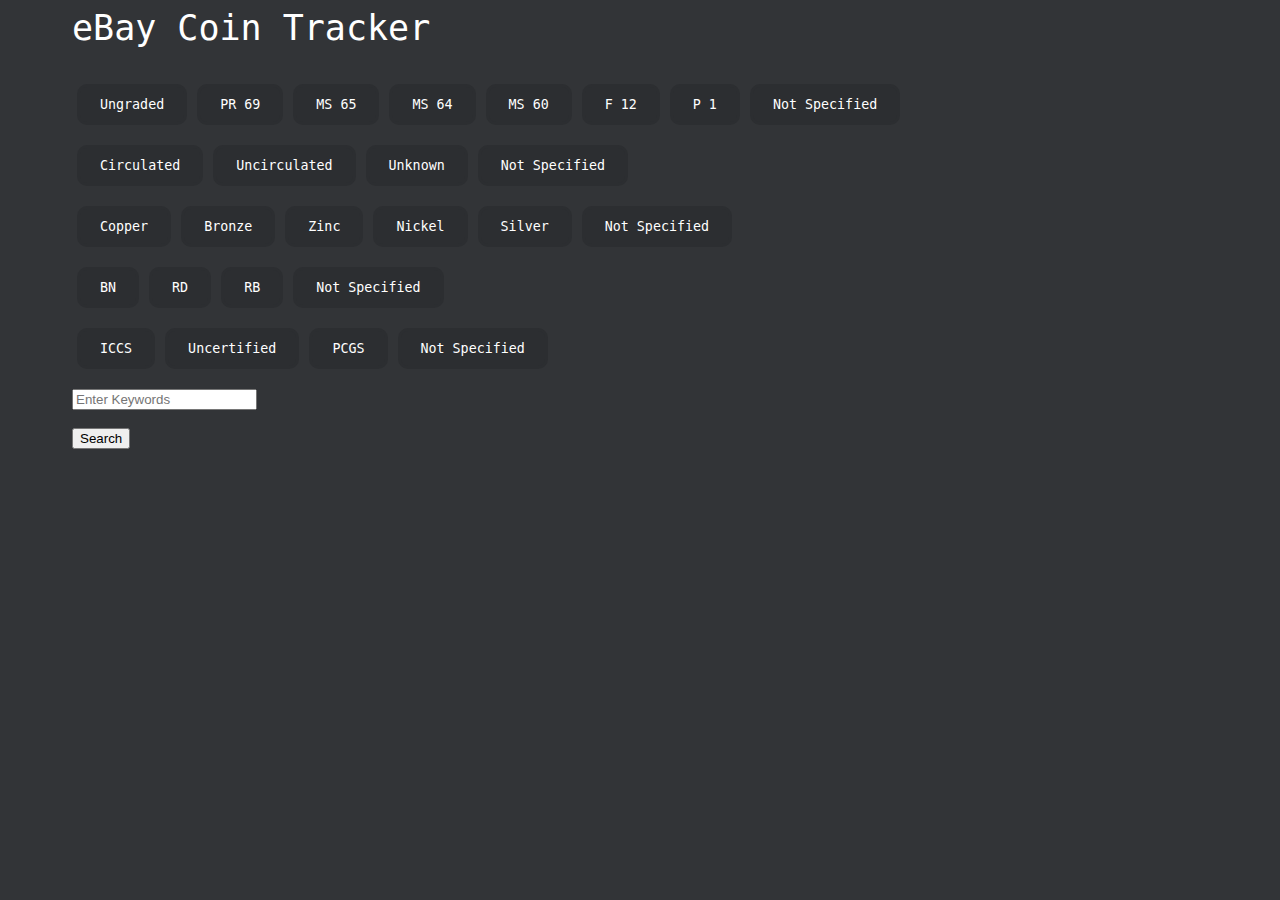
==== flaskr/templates/mainpage.html @ a0e4336b "Added styling to parameter buttons" ====
<!DOCTYPE html>
<html lang="en">
<head>
    <meta charset="UTF-8">
    <meta name="viewport" content="width=device-width, initial-scale=1.0">
    <link rel="stylesheet" href="/flaskr/static/styles/mainpage.css">
</head>
<body>
    <script>
        async function printResponse() {
            event.preventDefault();
            
            const form = document.getElementById("search")
            const formData = new FormData(form)

            const aspect = collectParameters();
            formData.append("parameters", aspect)

            let response = await fetch(form.action, {
                method: 'POST',
                body: formData
            });

            let json;
            if (response.ok) {
                json = await response.json();
            } else {
                alert("HTTP-Error: " + response.status)
                return
            }
            json.findItemsAdvancedResponse[0].searchResult[0].item.forEach((coin) => {
                let p = document.createElement('p');
                p.innerText = coin.title
                document.body.appendChild(p)
            });
            form.reset();
        }

        function toggleButton(clickedButton) {
            if (clickedButton.classList.contains('selected')) {
                clickedButton.className = 'button'
            } else {
                clickedButton.className = 'selected'
            }
        }

        function collectParameters() {
            const buttons = document.querySelectorAll('.properties button');
            let parameters = ""

            let i = 0
            buttons.forEach((button) => {
                if (button.classList.contains('selected')) {
                    let parameterName = capitalizeFirstLetter(button.parentElement.className)
                    parameters += `&aspectFilter(${i}).aspectName=${parameterName}aspectFilter(${i}).aspectValueName=${button.innerHTML}`
                    i++;
                }
            }); 
            return parameters           
        }

        function capitalizeFirstLetter(string) {
            return string.charAt(0).toUpperCase() + string.slice(1);
        }
    </script>
    <nav>
        <p>eBay Coin Tracker</p>
    </nav>
    <main>
        <div class="properties">
            <div class="grade">
                <button class="button" onclick="toggleButton(this)">Ungraded</button>
                <button class="button" onclick="toggleButton(this)">PR 69</button>
                <button class="button" onclick="toggleButton(this)">MS 65</button>
                <button class="button" onclick="toggleButton(this)">MS 64</button>
                <button class="button" onclick="toggleButton(this)">MS 60</button>
                <button class="button" onclick="toggleButton(this)">F 12</button>
                <button class="button" onclick="toggleButton(this)">P 1</button>
                <button class="button" onclick="toggleButton(this)">Not Specified</button>
            </div>
            <div class="circulation">
                <button class="button" onclick="toggleButton(this)">Circulated</button>
                <button class="button" onclick="toggleButton(this)">Uncirculated</button>
                <button class="button" onclick="toggleButton(this)">Unknown</button>
                <button class="button" onclick="toggleButton(this)">Not Specified</button>
            </div>
            <div class="composition">
                <button class="button" onclick="toggleButton(this)">Copper</button>
                <button class="button" onclick="toggleButton(this)">Bronze</button>
                <button class="button" onclick="toggleButton(this)">Zinc</button>
                <button class="button" onclick="toggleButton(this)">Nickel</button>
                <button class="button" onclick="toggleButton(this)">Silver</button>
                <button class="button" onclick="toggleButton(this)">Not Specified</button>
            </div>
            <div class="color">
                <button class="button" onclick="toggleButton(this)">BN</button>
                <button class="button" onclick="toggleButton(this)">RD</button>
                <button class="button" onclick="toggleButton(this)">RB</button>
                <button class="button" onclick="toggleButton(this)">Not Specified</button>
            </div>
            <div class="certification">
                <button class="button" onclick="toggleButton(this)">ICCS</button>
                <button class="button" onclick="toggleButton(this)">Uncertified</button>
                <button class="button" onclick="toggleButton(this)">PCGS</button>
                <button class="button" onclick="toggleButton(this)">Not Specified</button>
            </div>
        </div>
        <form action="/submit" method="POST" id="search">
            <input type="text" id="keywords" name="keywords" placeholder="Enter Keywords"><br><br>
            <button type="submit" name="Search" onclick="printResponse(event)">Search</button>
        </form>        
    </main>
</body>
</html>
---- flaskr/static/styles/mainpage.css ----
body {
    background-color: #323437;
    padding-left: 5%;
    padding: right;
}
nav {   
    z-index: 0;
    top: 0;
    left: 0;
   
}
nav p {
    color: white;
    font-size: 35px;
    font-family: monospace;

    margin: 0;
}
main {
    padding-top: 3%;
}

.properties {
    display: flex;
    flex-direction: column;
}
.properties > div {
    display: flex;
    flex-direction: row;
    margin-bottom: 20px;
}
.button {
    background-color: #2c2e31;
    color: #fff;
    font-family: monospace;
    font-weight: 400px;

    border: solid #2c2e31;
    border-radius: 10px;

    cursor: pointer;
    transition: background-color 0.3s, border-color 0.3s;
    margin: 0 5px; /* Spacing between buttons */
    padding: 10px 20px;
}
.selected {
    background-color: #e2b714;
    color: #2c2e31;
    font-family: monospace;
    font-weight: 400px;

    border: solid #2c2e31;
    border-radius:10px;

    cursor: pointer;
    transition: background-color 0.3s, border-color 0.3s;
    margin: 0 5px;
    padding: 10px 20px;
}
.button:hover {
    background-color: #e0e0e0;
    color: #2c2e31;
}
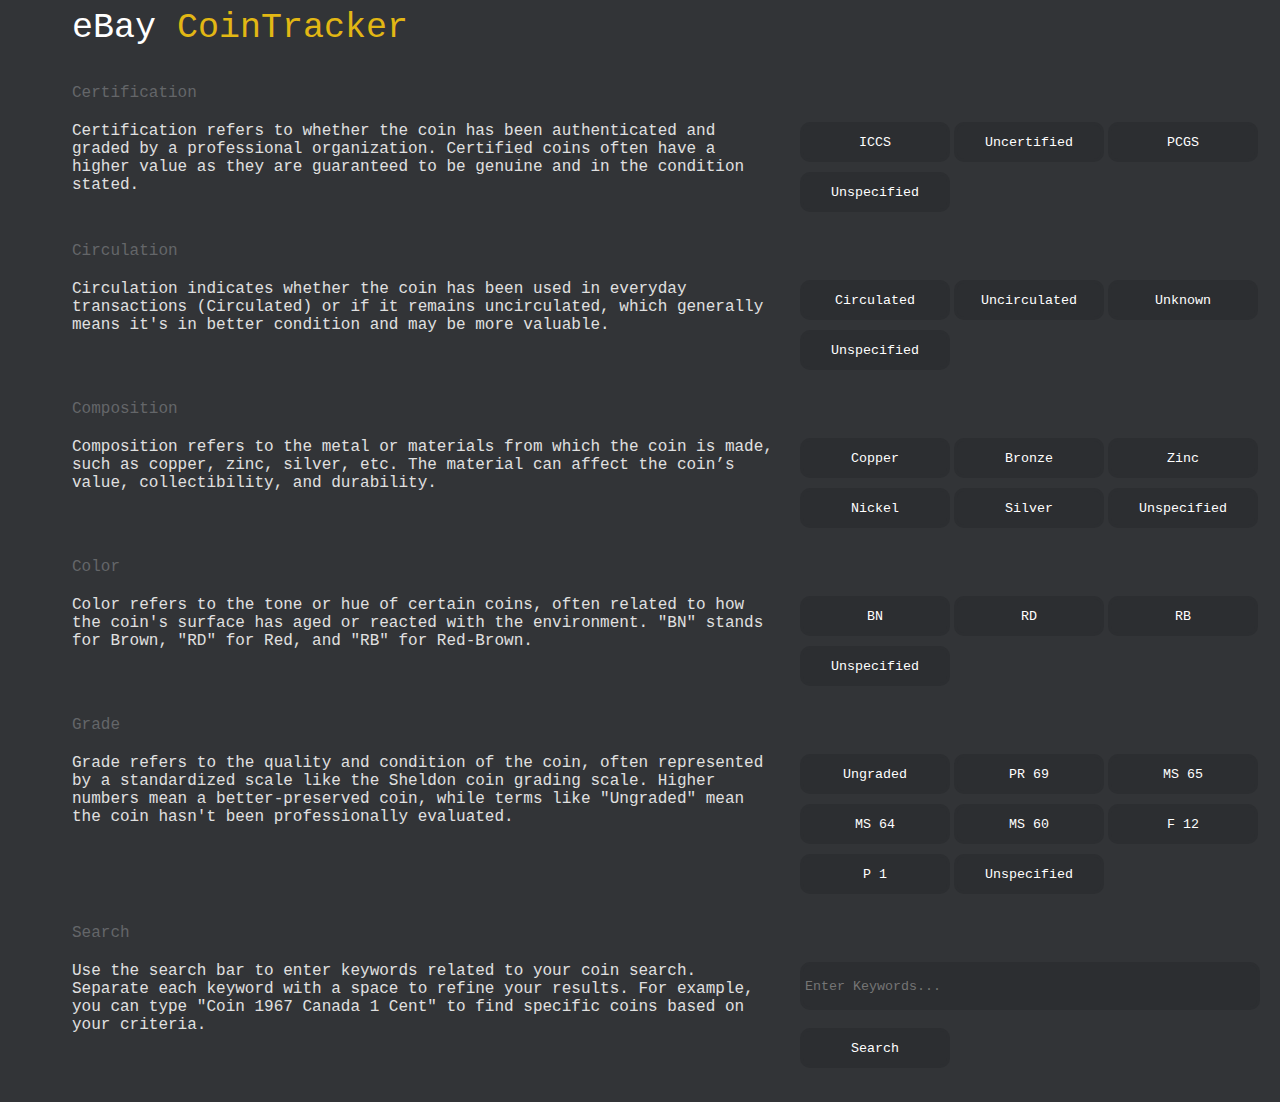
==== commit 6cb4e421: "Added more styles to main page" ====
--- a/flaskr/templates/mainpage.html
+++ b/flaskr/templates/mainpage.html
@@ -64,51 +64,94 @@
         }
     </script>
     <nav>
-        <p>eBay Coin Tracker</p>
+        <p>eBay <span style="color: #e2b714;">CoinTracker</span></p>
     </nav>
     <main>
         <div class="properties">
-            <div class="grade">
-                <button class="button" onclick="toggleButton(this)">Ungraded</button>
-                <button class="button" onclick="toggleButton(this)">PR 69</button>
-                <button class="button" onclick="toggleButton(this)">MS 65</button>
-                <button class="button" onclick="toggleButton(this)">MS 64</button>
-                <button class="button" onclick="toggleButton(this)">MS 60</button>
-                <button class="button" onclick="toggleButton(this)">F 12</button>
-                <button class="button" onclick="toggleButton(this)">P 1</button>
-                <button class="button" onclick="toggleButton(this)">Not Specified</button>
+            <div class="title">Certification</div>
+            <div class="cont">
+                <div class="cont-text">
+                    Certification refers to whether the coin has been authenticated and graded by a professional organization. Certified coins often have a higher value as they are guaranteed to be genuine and in the condition stated.
+                </div>
+                <div class="certification">
+                    <button class="button" onclick="toggleButton(this)">ICCS</button>
+                    <button class="button" onclick="toggleButton(this)">Uncertified</button>
+                    <button class="button" onclick="toggleButton(this)">PCGS</button>
+                    <button class="button" onclick="toggleButton(this)">Unspecified</button>
+                </div>
             </div>
-            <div class="circulation">
-                <button class="button" onclick="toggleButton(this)">Circulated</button>
-                <button class="button" onclick="toggleButton(this)">Uncirculated</button>
-                <button class="button" onclick="toggleButton(this)">Unknown</button>
-                <button class="button" onclick="toggleButton(this)">Not Specified</button>
+
+            <div class="title">Circulation</div>
+            <div class="cont">
+                <div class="cont-text">
+                    Circulation indicates whether the coin has been used in everyday transactions (Circulated) or if it remains uncirculated, which generally means it's in better condition and may be more valuable.
+                </div>
+                <div class="circulation">
+                    <button class="button" onclick="toggleButton(this)">Circulated</button>
+                    <button class="button" onclick="toggleButton(this)">Uncirculated</button>
+                    <button class="button" onclick="toggleButton(this)">Unknown</button>
+                    <button class="button" onclick="toggleButton(this)">Unspecified</button>
+                </div>
             </div>
-            <div class="composition">
-                <button class="button" onclick="toggleButton(this)">Copper</button>
-                <button class="button" onclick="toggleButton(this)">Bronze</button>
-                <button class="button" onclick="toggleButton(this)">Zinc</button>
-                <button class="button" onclick="toggleButton(this)">Nickel</button>
-                <button class="button" onclick="toggleButton(this)">Silver</button>
-                <button class="button" onclick="toggleButton(this)">Not Specified</button>
+
+            <div class="title">Composition</div>
+            <div class="cont">
+                <div class="cont-text">
+                    Composition refers to the metal or materials from which the coin is made, such as copper, zinc, silver, etc. The material can affect the coin’s value, collectibility, and durability.
+                </div>
+                <div class="composition">
+                    <button class="button" onclick="toggleButton(this)">Copper</button>
+                    <button class="button" onclick="toggleButton(this)">Bronze</button>
+                    <button class="button" onclick="toggleButton(this)">Zinc</button>
+                    <button class="button" onclick="toggleButton(this)">Nickel</button>
+                    <button class="button" onclick="toggleButton(this)">Silver</button>
+                    <button class="button" onclick="toggleButton(this)">Unspecified</button>
+                </div>
             </div>
-            <div class="color">
-                <button class="button" onclick="toggleButton(this)">BN</button>
-                <button class="button" onclick="toggleButton(this)">RD</button>
-                <button class="button" onclick="toggleButton(this)">RB</button>
-                <button class="button" onclick="toggleButton(this)">Not Specified</button>
+            
+            <div class="title">Color</div>
+            <div class="cont">
+                <div class="cont-text">
+                    Color refers to the tone or hue of certain coins, often related to how the coin's surface has aged or reacted with the environment. "BN" stands for Brown, "RD" for Red, and "RB" for Red-Brown.
+                </div>
+                <div class="color">
+                    <button class="button" onclick="toggleButton(this)">BN</button>
+                    <button class="button" onclick="toggleButton(this)">RD</button>
+                    <button class="button" onclick="toggleButton(this)">RB</button>
+                    <button class="button" onclick="toggleButton(this)">Unspecified</button>
+                </div>
             </div>
-            <div class="certification">
-                <button class="button" onclick="toggleButton(this)">ICCS</button>
-                <button class="button" onclick="toggleButton(this)">Uncertified</button>
-                <button class="button" onclick="toggleButton(this)">PCGS</button>
-                <button class="button" onclick="toggleButton(this)">Not Specified</button>
+
+            <div class="title">Grade</div>
+            <div class="cont">
+                <div class="cont-text">
+                    Grade refers to the quality and condition of the coin, often represented by a standardized scale like the Sheldon coin grading scale. Higher numbers mean a better-preserved coin, while terms like "Ungraded" mean the coin hasn't been professionally evaluated.
+                </div>
+                <div class="grade">
+                    <button class="button" onclick="toggleButton(this)">Ungraded</button>
+                    <button class="button" onclick="toggleButton(this)">PR 69</button>
+                    <button class="button" onclick="toggleButton(this)">MS 65</button>
+                    <button class="button" onclick="toggleButton(this)">MS 64</button>
+                    <button class="button" onclick="toggleButton(this)">MS 60</button>
+                    <button class="button" onclick="toggleButton(this)">F 12</button>
+                    <button class="button" onclick="toggleButton(this)">P 1</button>
+                    <button class="button" onclick="toggleButton(this)">Unspecified</button>
+                </div>
             </div>
-        </div>
-        <form action="/submit" method="POST" id="search">
-            <input type="text" id="keywords" name="keywords" placeholder="Enter Keywords"><br><br>
-            <button type="submit" name="Search" onclick="printResponse(event)">Search</button>
-        </form>        
+
+            <div class="title">Search</div>
+            <div class="cont">
+                <div class="cont-text">
+                    Use the search bar to enter keywords related to your coin search. Separate each keyword with a space to refine your results. For example, you can type "Coin 1967 Canada 1 Cent" to find specific coins based on your criteria.
+                </div>
+                <div class="searchBarDiv">
+                    <form action="/submit" method="POST" id="search">
+                        <input class="searchBar" type="text" id="keywords" name="keywords" placeholder="Enter Keywords..."><br><br>
+                        <button class="searchButton" type="submit" name="Search" onclick="printResponse(event)">Search</button>
+                    </form>  
+                </div>
+            </div>
+        </div>      
     </main>
 </body>
 </html>
--- a/flaskr/static/styles/mainpage.css
+++ b/flaskr/static/styles/mainpage.css
@@ -19,6 +19,37 @@
 main {
     padding-top: 3%;
 }
+.title {
+    color: #646669;
+    font-family: monospace;
+    font-weight: 400px;
+    font-size: large;
+
+}
+.cont-text {
+    color: #e0e0e0;
+    font-family: monospace;
+    font-weight: 400px;
+    font-size: large;
+    width: 60%;
+    margin-right: 20px;
+    
+}
+.grade {
+    width: 40%;
+}
+.circulation {
+    width: 40%
+}
+.composition {
+    width: 40%;
+}
+.color {
+    width: 40%;
+}
+.certification {
+    width: 40%;
+}
 
 .properties {
     display: flex;
@@ -38,9 +69,12 @@
     border: solid #2c2e31;
     border-radius: 10px;
 
+    width: 150px;
+    height: 40px;
+
     cursor: pointer;
     transition: background-color 0.3s, border-color 0.3s;
-    margin: 0 5px; /* Spacing between buttons */
+    margin-bottom: 10px;
     padding: 10px 20px;
 }
 .selected {
@@ -52,12 +86,48 @@
     border: solid #2c2e31;
     border-radius:10px;
 
+    width: 150px;
+    height: 40px;
+
     cursor: pointer;
     transition: background-color 0.3s, border-color 0.3s;
-    margin: 0 5px;
+    margin-bottom: 10px;
     padding: 10px 20px;
 }
 .button:hover {
     background-color: #e0e0e0;
     color: #2c2e31;
 }
+.searchBarDiv {
+    width: 40%;
+}
+.searchBar {
+    background-color: #2c2e31;
+    color: #fff;
+    font-family: monospace;
+    font-weight: 400px;
+
+    border: solid #2c2e31;
+    border-radius:10px;
+
+    width: 450px;
+    height: 40px;
+}
+.searchButton {
+    background-color: #2c2e31;
+    color: #fff;
+    font-family: monospace;
+    font-weight: 400px;
+
+    border: solid #2c2e31;
+    border-radius:10px;
+
+    width: 150px;
+    height: 40px;
+}
+
+.searchButton:hover {
+    background-color: #e0e0e0;
+    color: #2c2e31;
+    transition: background-color 0.3s, border-color 0.3s;
+}
